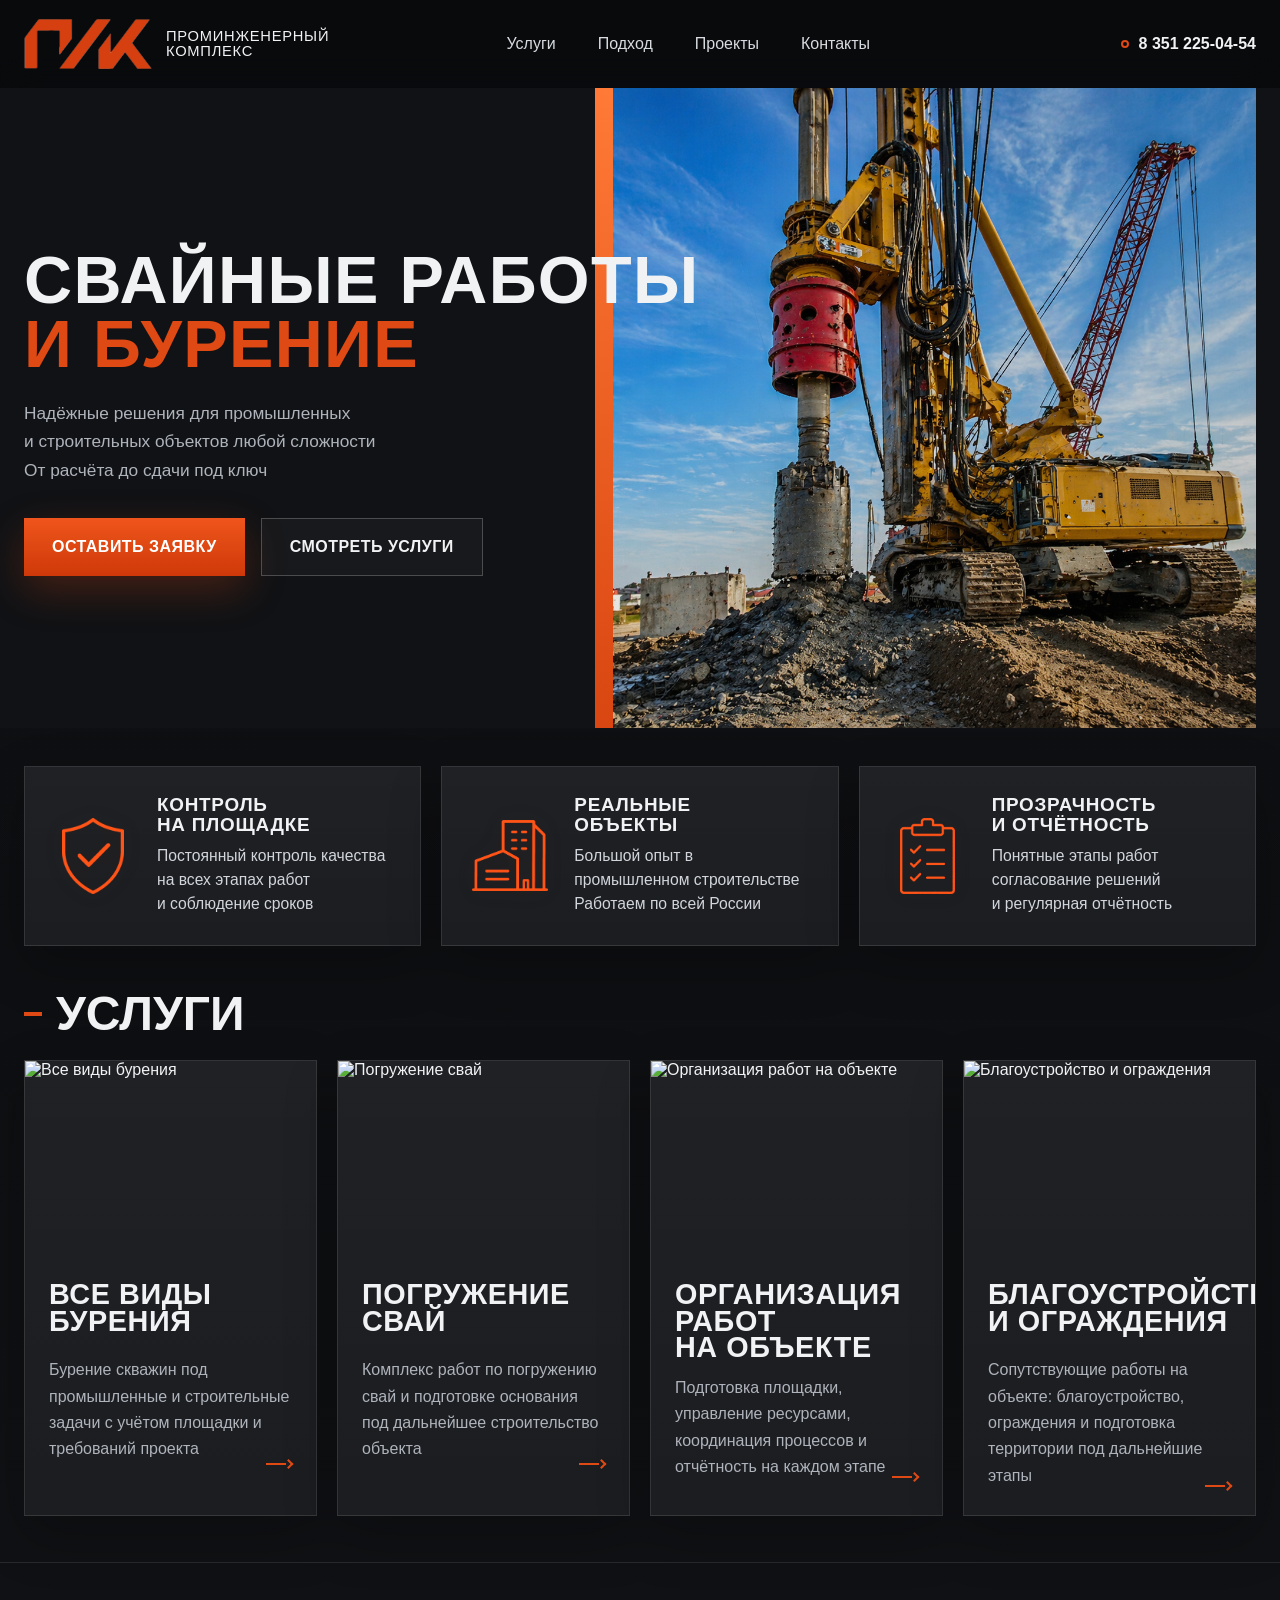
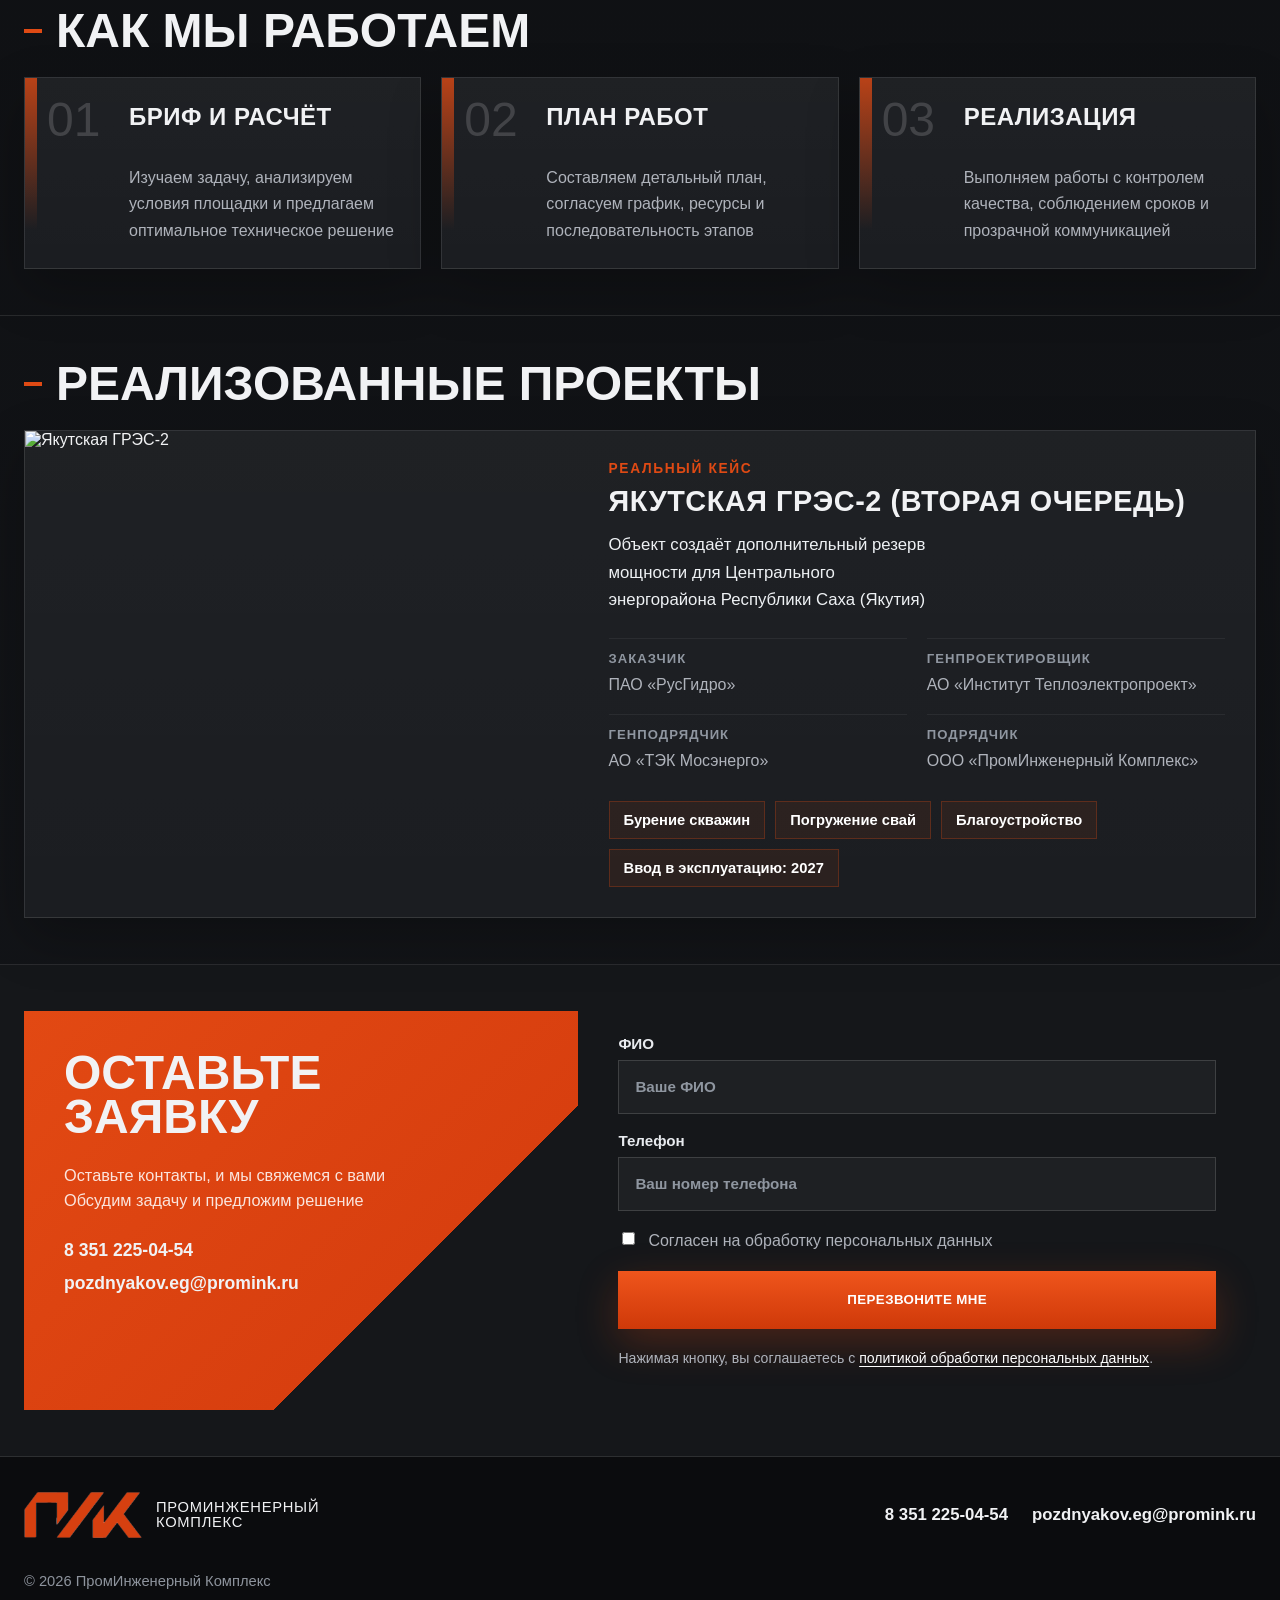
==== index.html @ ffaf3ffc "Initial version" ====
<!DOCTYPE html>
<html lang="ru">
<head>
  <meta charset="UTF-8">
  <meta name="viewport" content="width=device-width, initial-scale=1.0">
  <title>ПромИнженерный Комплекс | Свайные работы и бурение</title>
  <meta
    name="description"
    content="ПромИнженерный Комплекс: свайные работы, бурение, погружение свай и организация работ на промышленных объектах."
  >
  <link rel="stylesheet" href="assets/css/styles.css">
</head>
<body>
  <div class="site-shell">
    <header class="header">
      <div class="container header__row">
        <a class="logo" href="#top" aria-label="На главную">
          <img
            class="logo__image"
            src="assets/images/logo/logo-trimmed.png"
            alt="ПромИнженерный Комплекс"
          >
          <span class="logo__text">ПромИнженерный Комплекс</span>
        </a>

        <nav class="nav" aria-label="Основная навигация">
          <a href="#services">Услуги</a>
          <a href="#process">Подход</a>
          <a href="#projects">Проекты</a>
          <a href="#contacts">Контакты</a>
        </nav>

        <a class="header__phone" href="tel:+73512250454">8 351 225-04-54</a>
      </div>
    </header>

    <main id="top">
      <section class="hero">
        <div class="container hero__layout">
          <div class="hero__content">
            <h1 class="hero__title">
              <span class="hero__title-line">Свайные работы</span>
              <span class="hero__title-line hero__title-accent">и бурение</span>
            </h1>

            <p class="hero__lead">
              Надёжные решения для промышленных<br>
              и строительных объектов любой сложности<br>
              От расчёта до сдачи под ключ
            </p>

            <div class="hero__actions">
              <a class="button button--primary" href="#contacts">Оставить заявку</a>
              <a class="button button--secondary" href="#services">Смотреть услуги</a>
            </div>
          </div>

          <div class="hero__divider" aria-hidden="true"></div>

          <div class="hero__media">
            <img src="assets/images/source-client/20_53_22.png" alt="Свайные работы на промышленном объекте">
          </div>
        </div>
      </section>

      <section class="feature-strip">
        <div class="container feature-strip__grid">
          <article class="feature-card">
            <span class="feature-card__icon feature-card__icon--shield" aria-hidden="true"></span>
            <div>
              <h2>Контроль<br>на площадке</h2>
              <p>Постоянный контроль качества<br>на всех этапах работ<br>и соблюдение сроков</p>
            </div>
          </article>

          <article class="feature-card">
            <span class="feature-card__icon feature-card__icon--buildings" aria-hidden="true"></span>
            <div>
              <h2>Реальные<br>объекты</h2>
              <p>Большой опыт в промышленном строительстве<br>Работаем по всей России</p>
            </div>
          </article>

          <article class="feature-card">
            <span class="feature-card__icon feature-card__icon--report" aria-hidden="true"></span>
            <div>
              <h2>Прозрачность<br>и отчётность</h2>
              <p>Понятные этапы работ<br>согласование решений<br>и регулярная отчётность</p>
            </div>
          </article>
        </div>
      </section>

      <section class="section" id="services">
        <div class="container">
          <div class="section-title section-title--with-actions">
            <span aria-hidden="true"></span>
            <h2>Услуги</h2>
            <div class="section-title__actions" aria-label="Навигация по услугам">
              <button class="slider-button slider-button--prev" type="button" data-slider-target="services" aria-label="Предыдущая услуга"></button>
              <button class="slider-button slider-button--next" type="button" data-slider-target="services" aria-label="Следующая услуга"></button>
            </div>
          </div>

          <div class="service-grid" data-slider="services">
            <article class="service-card">
              <img class="service-card__image" src="assets/images/source-client/1000062238.jpg" alt="Все виды бурения">
              <div class="service-card__body">
                <h3>Все виды бурения</h3>
                <p>Бурение скважин под промышленные и строительные задачи с учётом площадки и требований проекта</p>
                <span class="card-arrow" aria-hidden="true"></span>
              </div>
            </article>

            <article class="service-card">
              <img class="service-card__image" src="assets/images/source-client/1000062242.jpg" alt="Погружение свай">
              <div class="service-card__body">
                <h3>Погружение свай</h3>
                <p>Комплекс работ по погружению свай и подготовке основания под дальнейшее строительство объекта</p>
                <span class="card-arrow" aria-hidden="true"></span>
              </div>
            </article>

            <article class="service-card">
              <img class="service-card__image" src="assets/images/source-client/1000062239.jpg" alt="Организация работ на объекте">
              <div class="service-card__body">
                <h3>Организация работ на объекте</h3>
                <p>Подготовка площадки, управление ресурсами, координация процессов и отчётность на каждом этапе</p>
                <span class="card-arrow" aria-hidden="true"></span>
              </div>
            </article>

            <article class="service-card">
              <img class="service-card__image" src="assets/images/source-client/1000062241.jpg" alt="Благоустройство и ограждения">
              <div class="service-card__body">
                <h3>Благоустройство и ограждения</h3>
                <p>Сопутствующие работы на объекте: благоустройство, ограждения и подготовка территории под дальнейшие этапы</p>
                <span class="card-arrow" aria-hidden="true"></span>
              </div>
            </article>
          </div>
        </div>
      </section>

      <section class="section section--compact" id="process">
        <div class="container">
          <div class="section-title">
            <span></span>
            <h2>Как мы работаем</h2>
          </div>

          <div class="process-grid">
            <article class="process-card">
              <div class="process-card__number">01</div>
              <div class="process-card__body">
                <h3>Бриф и расчёт</h3>
                <p>Изучаем задачу, анализируем условия площадки и предлагаем оптимальное техническое решение</p>
              </div>
            </article>

            <article class="process-card">
              <div class="process-card__number">02</div>
              <div class="process-card__body">
                <h3>План работ</h3>
                <p>Составляем детальный план, согласуем график, ресурсы и последовательность этапов</p>
              </div>
            </article>

            <article class="process-card">
              <div class="process-card__number">03</div>
              <div class="process-card__body">
                <h3>Реализация</h3>
                <p>Выполняем работы с контролем качества, соблюдением сроков и прозрачной коммуникацией</p>
              </div>
            </article>
          </div>
        </div>
      </section>

      <section class="section" id="projects">
        <div class="container">
          <div class="section-title">
            <span></span>
            <h2>Реализованные проекты</h2>
          </div>

          <article class="case-card">
            <img class="case-card__image" src="assets/images/source-client/1000062240.jpg" alt="Якутская ГРЭС-2">
            <div class="case-card__body">
              <p class="case-card__eyebrow">Реальный кейс</p>
              <h3>Якутская ГРЭС-2 (вторая очередь)</h3>
              <p class="case-card__lead">
                Объект создаёт дополнительный резерв мощности для Центрального
                энергорайона Республики Саха (Якутия)
              </p>

              <dl class="case-card__meta">
                <div>
                  <dt>Заказчик</dt>
                  <dd>ПАО «РусГидро»</dd>
                </div>
                <div>
                  <dt>Генпроектировщик</dt>
                  <dd>АО «Институт Теплоэлектропроект»</dd>
                </div>
                <div>
                  <dt>Генподрядчик</dt>
                  <dd>АО «ТЭК Мосэнерго»</dd>
                </div>
                <div>
                  <dt>Подрядчик</dt>
                  <dd>ООО «ПромИнженерный Комплекс»</dd>
                </div>
              </dl>

              <div class="case-card__works">
                <span>Бурение скважин</span>
                <span>Погружение свай</span>
                <span>Благоустройство</span>
                <span>Ввод в эксплуатацию: 2027</span>
              </div>
            </div>
          </article>
        </div>
      </section>

      <section class="contact-section" id="contacts">
        <div class="container contact-section__grid">
          <div class="contact-panel">
            <div class="section-title">
              <span></span>
              <h2>Оставьте заявку</h2>
            </div>
            <p class="contact-panel__lead">
              Оставьте контакты, и мы свяжемся с вами<br>
              Обсудим задачу и предложим решение
            </p>
            <div class="contact-panel__items">
              <a class="contact-panel__link" href="tel:+73512250454">8 351 225-04-54</a>
              <a class="contact-panel__link" href="mailto:pozdnyakov.eg@promink.ru">pozdnyakov.eg@promink.ru</a>
            </div>
          </div>

          <form
            class="callback-form"
            action="https://formsubmit.co/pozdnyakov.eg@promink.ru"
            method="POST"
          >
            <input type="hidden" name="_subject" value="Новая заявка с сайта ПромИнженерный Комплекс">
            <input type="hidden" name="_template" value="table">
            <input type="hidden" name="_captcha" value="false">
            <input type="hidden" name="_next" id="form-next" value="">
            <input type="text" name="_honey" class="callback-form__honey" tabindex="-1" autocomplete="off">

            <label class="callback-form__field">
              <span>ФИО</span>
              <input type="text" name="full_name" placeholder="Ваше ФИО" required>
            </label>

            <label class="callback-form__field">
              <span>Телефон</span>
              <input type="tel" name="phone" placeholder="Ваш номер телефона" required>
            </label>

            <label class="callback-form__checkbox">
              <input type="checkbox" name="personal_data_consent" required>
              <span>Согласен на обработку персональных данных</span>
            </label>

            <button class="button button--primary" type="submit">Перезвоните мне</button>
            <p class="callback-form__note">
              Нажимая кнопку, вы соглашаетесь с
              <a href="privacy.html">политикой обработки персональных данных</a>.
            </p>
          </form>
        </div>
      </section>
    </main>

    <footer class="footer">
      <div class="container footer__row">
        <a class="logo logo--footer" href="#top" aria-label="На главную">
          <img
            class="logo__image"
            src="assets/images/logo/logo-trimmed.png"
            alt="ПромИнженерный Комплекс"
          >
          <span class="logo__text">ПромИнженерный Комплекс</span>
        </a>

        <a class="footer__contact" href="tel:+73512250454">8 351 225-04-54</a>
        <a class="footer__contact" href="mailto:pozdnyakov.eg@promink.ru">pozdnyakov.eg@promink.ru</a>
      </div>

      <div class="container footer__bottom">
        <span>© <span id="year"></span> ПромИнженерный Комплекс</span>
      </div>
    </footer>
  </div>

  <script src="assets/js/main.js"></script>
</body>
</html>
---- assets/css/styles.css ----
:root {
  --bg: #0f1012;
  --bg-soft: #17191d;
  --panel: #1b1d21;
  --line: rgba(255, 255, 255, 0.1);
  --line-soft: rgba(255, 255, 255, 0.06);
  --text: #f1f2f4;
  --muted: #afb3bb;
  --accent: #df4a14;
  --accent-deep: #b73407;
  --container: 1280px;
  --shadow: 0 20px 50px rgba(0, 0, 0, 0.24);
}

*,
*::before,
*::after {
  box-sizing: border-box;
}

html {
  scroll-behavior: smooth;
}

body {
  margin: 0;
  min-width: 320px;
  color: var(--text);
  font-family: "Trebuchet MS", "Segoe UI", sans-serif;
  background:
    linear-gradient(180deg, rgba(255, 255, 255, 0.02), transparent 30%),
    linear-gradient(180deg, #0b0c0e 0%, #14161a 100%);
}

body::before {
  content: "";
  position: fixed;
  inset: 0;
  pointer-events: none;
  opacity: 0.06;
  background-image:
    linear-gradient(rgba(255, 255, 255, 0.08) 1px, transparent 1px),
    linear-gradient(90deg, rgba(255, 255, 255, 0.08) 1px, transparent 1px);
  background-size: 140px 140px;
}

a {
  color: inherit;
  text-decoration: none;
}

img {
  display: block;
  max-width: 100%;
}

.site-shell {
  position: relative;
  overflow: hidden;
}

.container {
  width: min(calc(100% - 48px), var(--container));
  margin: 0 auto;
  position: relative;
  z-index: 1;
}

.header {
  position: sticky;
  top: 0;
  z-index: 30;
  background: rgba(9, 10, 12, 0.88);
  backdrop-filter: blur(18px);
  border-bottom: none;
}

.header::after {
  content: none;
}

.header__row {
  display: flex;
  align-items: center;
  justify-content: space-between;
  gap: 24px;
  min-height: 88px;
}

.logo {
  display: inline-flex;
  align-items: center;
  gap: 14px;
  min-width: 0;
}

.logo__image {
  width: clamp(106px, 10vw, 128px);
  height: auto;
  flex: 0 0 auto;
}

.logo__text {
  max-width: 11ch;
  color: var(--text);
  font-family: "Arial Narrow", "Franklin Gothic Medium", sans-serif;
  font-size: 0.92rem;
  line-height: 1.05;
  letter-spacing: 0.05em;
  text-transform: uppercase;
}

.nav {
  display: flex;
  align-items: center;
  gap: 42px;
  color: #d8dbe0;
}

.nav a,
.header__phone,
.footer__contact {
  transition: color 180ms ease;
}

.nav a:hover,
.header__phone:hover,
.footer__contact:hover {
  color: var(--accent);
}

.header__phone {
  position: relative;
  padding-left: 18px;
  font-weight: 700;
}

.header__phone::before {
  content: "";
  position: absolute;
  left: 0;
  top: 50%;
  width: 8px;
  height: 8px;
  border: 2px solid var(--accent);
  border-radius: 50%;
  transform: translateY(-50%);
}

.hero {
  padding: 0;
  border-bottom: none;
  background: #101215;
}

.hero__layout {
  display: grid;
  grid-template-columns: minmax(400px, 0.94fr) 18px minmax(0, 1.06fr);
  align-items: stretch;
  min-height: 640px;
}

.hero__content {
  position: relative;
  display: flex;
  flex-direction: column;
  justify-content: center;
  padding: 96px 64px 86px 0;
  z-index: 2;
}

.hero__content::before {
  content: "";
  position: absolute;
  inset: 0;
  background: #101215;
  z-index: -1;
}

.hero__divider {
  min-height: 640px;
  background: linear-gradient(180deg, #ff7a36 0%, #d94611 100%);
}

.hero__media {
  position: relative;
  min-height: 640px;
}

.hero__media::before {
  content: "";
  position: absolute;
  inset: 0;
  background:
    linear-gradient(90deg, rgba(10, 11, 13, 0.04), rgba(10, 11, 13, 0.14)),
    linear-gradient(180deg, rgba(10, 11, 13, 0.02), rgba(10, 11, 13, 0.06));
  z-index: 1;
}

.hero__media img {
  width: 100%;
  height: 100%;
  object-fit: cover;
  object-position: 68% 50%;
}

.eyebrow {
  margin: 0 0 20px;
  color: var(--accent);
  font-size: 0.9rem;
  font-weight: 700;
  letter-spacing: 0.14em;
  text-transform: uppercase;
}

h1,
h2,
h3 {
  margin: 0;
  font-family: Impact, Haettenschweiler, "Arial Narrow Bold", sans-serif;
  font-weight: 700;
  line-height: 0.92;
  text-transform: uppercase;
  text-wrap: balance;
}

h1 {
  max-width: 10.4ch;
  font-size: clamp(2.8rem, 5.2vw, 4.6rem);
  letter-spacing: 0.02em;
}

h2 {
  font-size: clamp(1.9rem, 4vw, 3rem);
}

h3 {
  font-size: 1.8rem;
  letter-spacing: 0.02em;
}

.hero__title {
  display: grid;
  gap: 0.04em;
}

.hero__title span {
  display: block;
}

.hero__title-line {
  white-space: nowrap;
}

.hero__title-accent {
  color: var(--accent);
}

.hero__lead,
.feature-card p,
.service-card p,
.process-card p,
.contact-panel__lead,
.callback-form__note,
.case-card__lead,
.case-card__meta dd {
  color: var(--muted);
  line-height: 1.65;
}

.hero__lead {
  max-width: 46ch;
  margin: 24px 0 0;
  font-size: 1.08rem;
}

.hero__actions {
  display: flex;
  flex-wrap: wrap;
  gap: 16px;
  margin-top: 34px;
}

.button {
  display: inline-flex;
  align-items: center;
  justify-content: center;
  min-height: 58px;
  padding: 0 28px;
  border: none;
  font-weight: 800;
  text-transform: uppercase;
  letter-spacing: 0.03em;
  transition:
    transform 180ms ease,
    color 180ms ease,
    background 180ms ease,
    border-color 180ms ease;
}

.button:hover {
  transform: translateY(-2px);
}

.button--primary {
  color: #fff;
  background: linear-gradient(180deg, #ef551c 0%, #cf3909 100%);
  box-shadow: 0 14px 40px rgba(223, 74, 20, 0.26);
}

.button--secondary {
  color: var(--text);
  border: 1px solid rgba(255, 255, 255, 0.22);
  background: rgba(255, 255, 255, 0.03);
}

.feature-strip {
  margin-top: 38px;
  border-bottom: none;
  background: transparent;
}

.feature-strip__grid {
  display: grid;
  grid-template-columns: repeat(3, minmax(0, 1fr));
  gap: 20px;
}

.feature-card {
  display: grid;
  grid-template-columns: 84px 1fr;
  gap: 20px;
  align-items: center;
  min-height: 136px;
  padding: 28px 28px;
  background:
    linear-gradient(180deg, rgba(255, 255, 255, 0.015), rgba(255, 255, 255, 0)),
    var(--panel);
  border: 1px solid var(--line);
  box-shadow: var(--shadow);
}

.feature-card h2 {
  font-family: "Arial Narrow", "Franklin Gothic Medium", "Segoe UI", sans-serif;
  font-size: 1.18rem;
  font-weight: 700;
  line-height: 1.04;
  letter-spacing: 0.04em;
  min-height: 2.15em;
}

.feature-card p {
  margin: 8px 0 0;
  max-width: 32ch;
  color: #d2d6dc;
  font-size: 0.98rem;
  line-height: 1.55;
}

.feature-card__icon {
  display: block;
  width: 76px;
  height: 76px;
  margin: 0 auto;
  position: relative;
  left: -2px;
  background-repeat: no-repeat;
  background-position: center center;
  background-size: contain;
  filter: drop-shadow(0 0 10px rgba(223, 74, 20, 0.08));
  justify-self: center;
}

.feature-card > div {
  display: grid;
  align-content: center;
}

.feature-card__icon--shield {
  background-image: url("../images/icons/feature-shield.png");
}

.feature-card__icon--buildings {
  background-image: url("../images/icons/feature-buildings.png");
}

.feature-card__icon--report {
  background-image: url("../images/icons/feature-report.png");
}

.section {
  padding: 46px 0 46px;
  border-bottom: 1px solid var(--line);
}

.section--compact {
  padding-top: 46px;
}

.section-title,
.section-title__label {
  display: flex;
  align-items: center;
  gap: 14px;
}

.section-title {
  margin-bottom: 24px;
}

.section-title--with-actions {
  justify-content: flex-start;
}

.section-title--plain {
  gap: 0;
}

.section-title__actions {
  display: none;
  align-items: center;
  gap: 10px;
  margin-left: auto;
}

.section-title span,
.section-title__label span {
  width: 18px;
  height: 4px;
  background: var(--accent);
}

.service-grid,
.process-grid {
  display: grid;
  gap: 20px;
}

.service-grid {
  grid-template-columns: repeat(4, minmax(0, 1fr));
}

.slider-button {
  position: relative;
  width: 42px;
  height: 42px;
  border: 1px solid rgba(255, 255, 255, 0.16);
  background: rgba(255, 255, 255, 0.04);
  cursor: pointer;
  transition:
    border-color 180ms ease,
    background 180ms ease,
    transform 180ms ease;
}

.slider-button:hover {
  border-color: rgba(223, 74, 20, 0.5);
  background: rgba(223, 74, 20, 0.12);
  transform: translateY(-1px);
}

.slider-button::before {
  content: "";
  position: absolute;
  top: 50%;
  left: 50%;
  width: 10px;
  height: 10px;
  border-top: 2px solid var(--accent);
  border-right: 2px solid var(--accent);
}

.slider-button--next::before {
  transform: translate(-62%, -50%) rotate(45deg);
}

.slider-button--prev::before {
  transform: translate(-38%, -50%) rotate(-135deg);
}

.service-card,
.process-card,
.case-card {
  background:
    linear-gradient(180deg, rgba(255, 255, 255, 0.015), rgba(255, 255, 255, 0)),
    var(--panel);
  border: 1px solid var(--line);
  box-shadow: var(--shadow);
}

.service-card {
  overflow: hidden;
}

.service-card__image {
  width: 100%;
  aspect-ratio: 1.48 / 1;
  object-fit: cover;
}

.service-card__body {
  position: relative;
  display: flex;
  flex-direction: column;
  min-height: 236px;
  padding: 24px 24px 26px;
}

.service-card__body h3 {
  min-height: 2.15em;
}

.service-card p {
  margin: 14px 0 0;
}

.card-arrow {
  position: absolute;
  right: 24px;
  bottom: 24px;
  width: 26px;
  height: 10px;
}

.card-arrow::before,
.card-arrow::after {
  content: "";
  position: absolute;
  top: 50%;
  transform: translateY(-50%);
}

.card-arrow::before {
  left: 0;
  width: 20px;
  height: 2px;
  background: var(--accent);
}

.card-arrow::after {
  right: 0;
  width: 7px;
  height: 7px;
  border-top: 2px solid var(--accent);
  border-right: 2px solid var(--accent);
  transform: translateY(-50%) rotate(45deg);
}

.process-grid {
  grid-template-columns: repeat(3, minmax(0, 1fr));
}

.process-card {
  position: relative;
  overflow: hidden;
  min-height: 164px;
}

.process-card::before {
  content: "";
  position: absolute;
  inset: 0 auto 0 0;
  width: 12px;
  background: linear-gradient(180deg, var(--accent), transparent 80%);
  opacity: 0.8;
}

.process-card__number {
  position: absolute;
  left: 22px;
  top: 18px;
  color: rgba(255, 255, 255, 0.16);
  font-family: Impact, Haettenschweiler, "Arial Narrow Bold", sans-serif;
  font-size: 3rem;
  line-height: 1;
}

.process-card__body {
  padding: 28px 24px 24px 104px;
}

.process-card__body h3 {
  font-size: 1.5rem;
  min-height: 1.95em;
}

.process-card__body p {
  margin: 12px 0 0;
}

.case-card {
  display: grid;
  grid-template-columns: minmax(320px, 0.9fr) minmax(0, 1.1fr);
  overflow: hidden;
}

.case-card__image {
  width: 100%;
  height: 100%;
  min-height: 360px;
  object-fit: cover;
  object-position: center;
}

.case-card__body {
  padding: 30px;
}

.case-card__eyebrow {
  margin: 0 0 12px;
  color: var(--accent);
  font-size: 0.86rem;
  font-weight: 800;
  letter-spacing: 0.12em;
  text-transform: uppercase;
}

.case-card__lead {
  max-width: 36ch;
  margin: 16px 0 0;
  color: #eef1f4;
  font-size: 1.05rem;
}

.case-card__meta {
  display: grid;
  grid-template-columns: repeat(2, minmax(0, 1fr));
  gap: 16px 20px;
  margin: 24px 0 0;
}

.case-card__meta div {
  padding-top: 12px;
  border-top: 1px solid var(--line-soft);
}

.case-card__meta dt {
  margin: 0 0 6px;
  color: #8f96a0;
  font-size: 0.82rem;
  font-weight: 700;
  letter-spacing: 0.08em;
  text-transform: uppercase;
}

.case-card__meta dd {
  margin: 0;
}

.case-card__works {
  display: flex;
  flex-wrap: wrap;
  gap: 10px;
  margin-top: 26px;
}

.case-card__works span {
  padding: 10px 14px;
  border: 1px solid rgba(223, 74, 20, 0.28);
  background: rgba(223, 74, 20, 0.08);
  color: #fff;
  font-size: 0.92rem;
  font-weight: 700;
}

.contact-section {
  margin-top: 0;
  padding: 46px 0;
  border-top: none;
  border-bottom: 1px solid var(--line);
  background: #15171a;
}

.contact-section__grid {
  display: grid;
  grid-template-columns: minmax(0, 0.9fr) minmax(0, 1.1fr);
  gap: 0;
  align-items: stretch;
}

.contact-panel,
.callback-form {
  padding: 40px;
}

.contact-panel {
  background:
    linear-gradient(135deg, #e24913 0%, #d83f0f 68%, #15171a 68%, #15171a 100%);
}

.contact-panel .section-title {
  padding-left: 0;
  gap: 0;
}

.contact-panel .section-title span {
  display: none;
}

.contact-panel h2 {
  max-width: 7ch;
}

.contact-panel__lead {
  max-width: 40ch;
  margin: 18px 0 0;
  color: rgba(255, 255, 255, 0.86);
  font-size: 1.02rem;
  line-height: 1.5;
}

.contact-panel__items {
  display: grid;
  gap: 12px;
  margin-top: 28px;
}

.contact-panel__link {
  font-size: 1.1rem;
  font-weight: 700;
}

.callback-form {
  display: grid;
  gap: 18px;
  background: #15171a;
  padding-top: 24px;
}

.callback-form__field {
  display: grid;
  gap: 8px;
  color: #e8ebef;
  font-size: 0.95rem;
  font-weight: 700;
}

.callback-form__field input {
  width: 100%;
  min-height: 54px;
  padding: 0 16px;
  border: 1px solid rgba(255, 255, 255, 0.14);
  background: rgba(255, 255, 255, 0.04);
  color: #fff;
  font: inherit;
}

.callback-form__field input::placeholder {
  color: #8f96a0;
}

.callback-form__checkbox {
  display: flex;
  align-items: flex-start;
  gap: 10px;
  color: var(--muted);
  line-height: 1.5;
}

.callback-form__checkbox input {
  margin-top: 3px;
}

.callback-form__note {
  margin: 0;
  font-size: 0.88rem;
}

.callback-form__note a {
  color: #fff;
  text-decoration: underline;
  text-underline-offset: 3px;
}

.callback-form__honey {
  display: none;
}

.footer {
  background: #0b0c0e;
}

.footer__row {
  display: grid;
  grid-template-columns: minmax(0, 1fr) auto auto;
  gap: 24px;
  align-items: center;
  min-height: 116px;
}

.logo--footer .logo__image {
  width: 118px;
}

.footer__contact {
  font-size: 1.05rem;
  font-weight: 700;
}

.footer__bottom {
  padding: 0 0 24px;
  color: #8e949d;
  font-size: 0.92rem;
}

@media (max-width: 1180px) {
  .hero__layout,
  .process-grid,
  .contact-section__grid,
  .footer__row {
    grid-template-columns: 1fr;
  }

  .hero__content {
    padding-right: 0;
  }

  .hero__content::before {
    clip-path: none;
  }

  .hero__divider {
    display: none;
  }

  .hero__media {
    min-height: 420px;
  }

  .case-card {
    grid-template-columns: 1fr;
  }

  .footer__row {
    min-height: auto;
    padding: 28px 0 12px;
  }
}

@media (max-width: 820px) {
  .header__row {
    flex-wrap: wrap;
    align-items: center;
    min-height: auto;
    padding: 14px 0 12px;
  }

  .nav {
    order: 3;
    width: 100%;
    justify-content: flex-start;
    gap: 18px;
    overflow-x: auto;
    padding: 6px 0 2px;
    font-size: 0.96rem;
  }

  .feature-strip__grid,
  .case-card__meta {
    grid-template-columns: 1fr;
  }

  .feature-strip {
    margin-top: 26px;
  }

  .feature-card {
    grid-template-columns: 78px 1fr;
    gap: 16px;
    min-height: 0;
    padding: 22px 20px;
  }

  .feature-card h2 {
    min-height: 0;
  }

  .service-grid {
    display: flex;
    overflow-x: auto;
    gap: 14px;
    margin: 0 -14px;
    padding: 6px 14px 8px;
    scroll-snap-type: x mandatory;
    -webkit-overflow-scrolling: touch;
  }

  .service-grid::-webkit-scrollbar {
    height: 8px;
  }

  .service-grid::-webkit-scrollbar-thumb {
    background: rgba(255, 255, 255, 0.18);
  }

  .service-card {
    min-width: min(84vw, 320px);
    scroll-snap-align: start;
  }

  .process-grid {
    gap: 14px;
  }

  .process-card {
    min-height: 0;
  }

  .case-card__body {
    padding: 24px 20px 26px;
  }

  .section-title__actions {
    display: inline-flex;
  }

  .contact-panel,
  .callback-form {
    padding: 26px 20px;
  }

  .footer__row {
    grid-template-columns: 1fr;
    gap: 10px;
    align-items: start;
  }
}

@media (max-width: 640px) {
  .container {
    width: min(calc(100% - 28px), var(--container));
  }

  .logo__image,
  .logo--footer .logo__image {
    width: 104px;
  }

  .logo__text {
    max-width: 10ch;
    font-size: 0.82rem;
  }

  .header__phone {
    margin-left: auto;
    font-size: 0.96rem;
  }

  h1 {
    max-width: none;
    font-size: clamp(2.4rem, 10vw, 3.5rem);
  }

  h2 {
    font-size: clamp(1.6rem, 8vw, 2.3rem);
  }

  h3 {
    font-size: 1.45rem;
  }

  .section {
    padding: 36px 0;
  }

  .section--compact {
    padding-top: 36px;
  }

  .section-title {
    margin-bottom: 18px;
  }

  .hero__content {
    padding: 26px 0 24px;
  }

  .hero__lead {
    max-width: none;
    margin-top: 18px;
    font-size: 0.98rem;
    line-height: 1.6;
  }

  .hero__title-line {
    white-space: normal;
  }

  .hero__media {
    order: -1;
    min-height: 228px;
    margin-bottom: 14px;
  }

  .hero__media img {
    object-position: 60% 42%;
  }

  .hero__actions {
    display: grid;
    grid-template-columns: 1fr;
    gap: 12px;
    margin-top: 24px;
  }

  .button {
    width: 100%;
    min-height: 54px;
  }

  .button--primary {
    box-shadow: none;
  }

  .feature-card {
    grid-template-columns: 72px 1fr;
    gap: 14px;
    padding: 20px 18px;
  }

  .feature-card__icon {
    width: 64px;
    height: 64px;
  }

  .feature-card h2 {
    font-size: 1rem;
    line-height: 1.02;
    min-height: 0;
  }

  .feature-card p {
    margin-top: 6px;
    font-size: 0.95rem;
    line-height: 1.55;
  }

  .service-grid {
    margin: 0 -10px;
    padding: 4px 10px 8px;
    gap: 12px;
    scroll-padding-inline: 10px;
  }

  .service-card {
    min-width: min(86vw, 310px);
  }

  .service-card__body,
  .process-card__body {
    min-height: auto;
  }

  .service-card__body {
    padding: 18px 18px 22px;
  }

  .service-card__body h3 {
    min-height: 0;
    font-size: 1.34rem;
  }

  .service-card p {
    margin-top: 12px;
    font-size: 0.95rem;
    line-height: 1.56;
  }

  .process-card__body {
    padding: 22px 16px 20px 82px;
  }

  .process-card__number {
    left: 16px;
    top: 16px;
    font-size: 2.6rem;
  }

  .process-card__body h3 {
    min-height: 0;
    font-size: 1.28rem;
  }

  .process-card__body p {
    margin-top: 10px;
    font-size: 0.95rem;
    line-height: 1.55;
  }

  .case-card__body {
    padding: 20px 16px 24px;
  }

  .case-card__lead {
    font-size: 0.98rem;
    line-height: 1.6;
  }

  .case-card__works span {
    padding: 9px 12px;
    font-size: 0.88rem;
  }

  .contact-panel,
  .callback-form {
    padding: 22px 16px;
  }

  .contact-panel__lead {
    max-width: none;
    font-size: 0.98rem;
    line-height: 1.55;
  }

  .contact-panel__items {
    gap: 10px;
    margin-top: 22px;
  }

  .contact-panel__link {
    font-size: 1rem;
  }

  .callback-form {
    gap: 14px;
    padding-top: 18px;
  }

  .callback-form__field input {
    min-height: 52px;
  }

  .callback-form__note {
    font-size: 0.84rem;
    line-height: 1.5;
  }

  .footer__row {
    padding: 22px 0 10px;
  }

  .footer__contact {
    font-size: 0.98rem;
  }
}
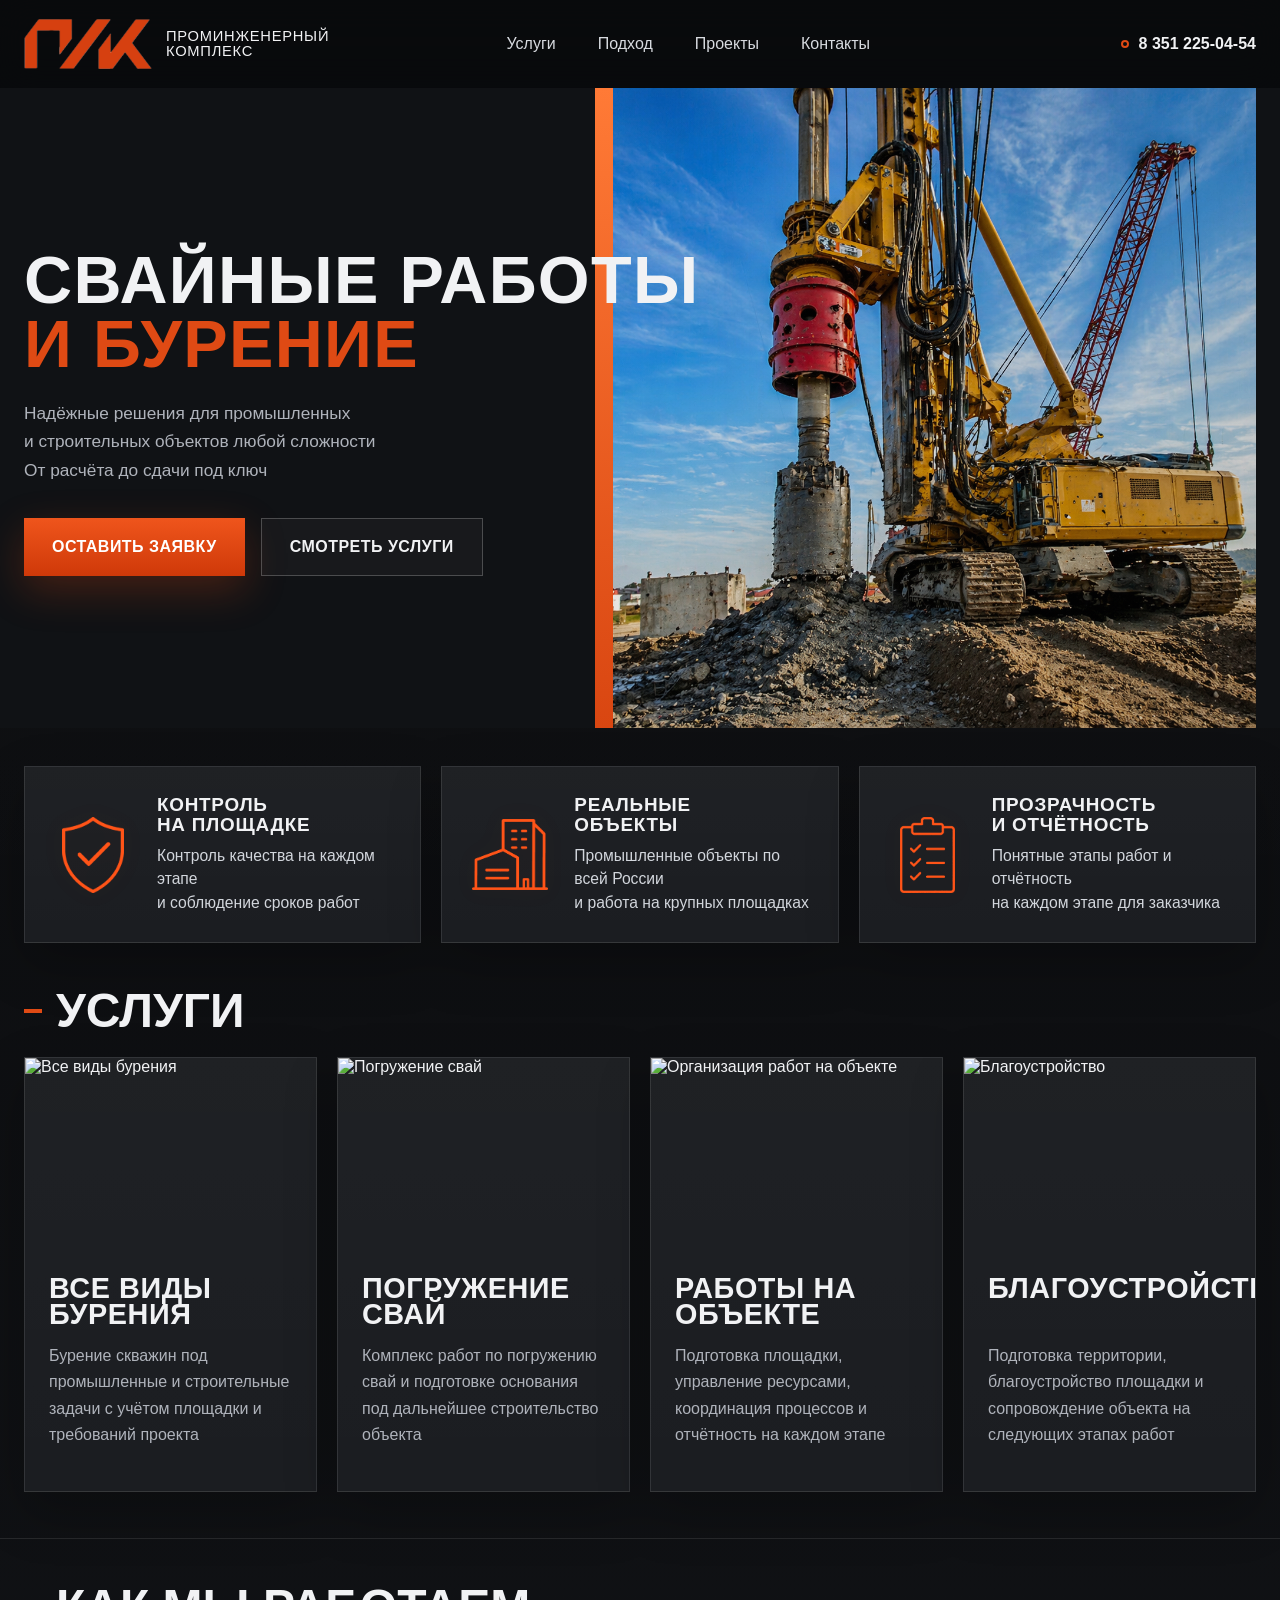
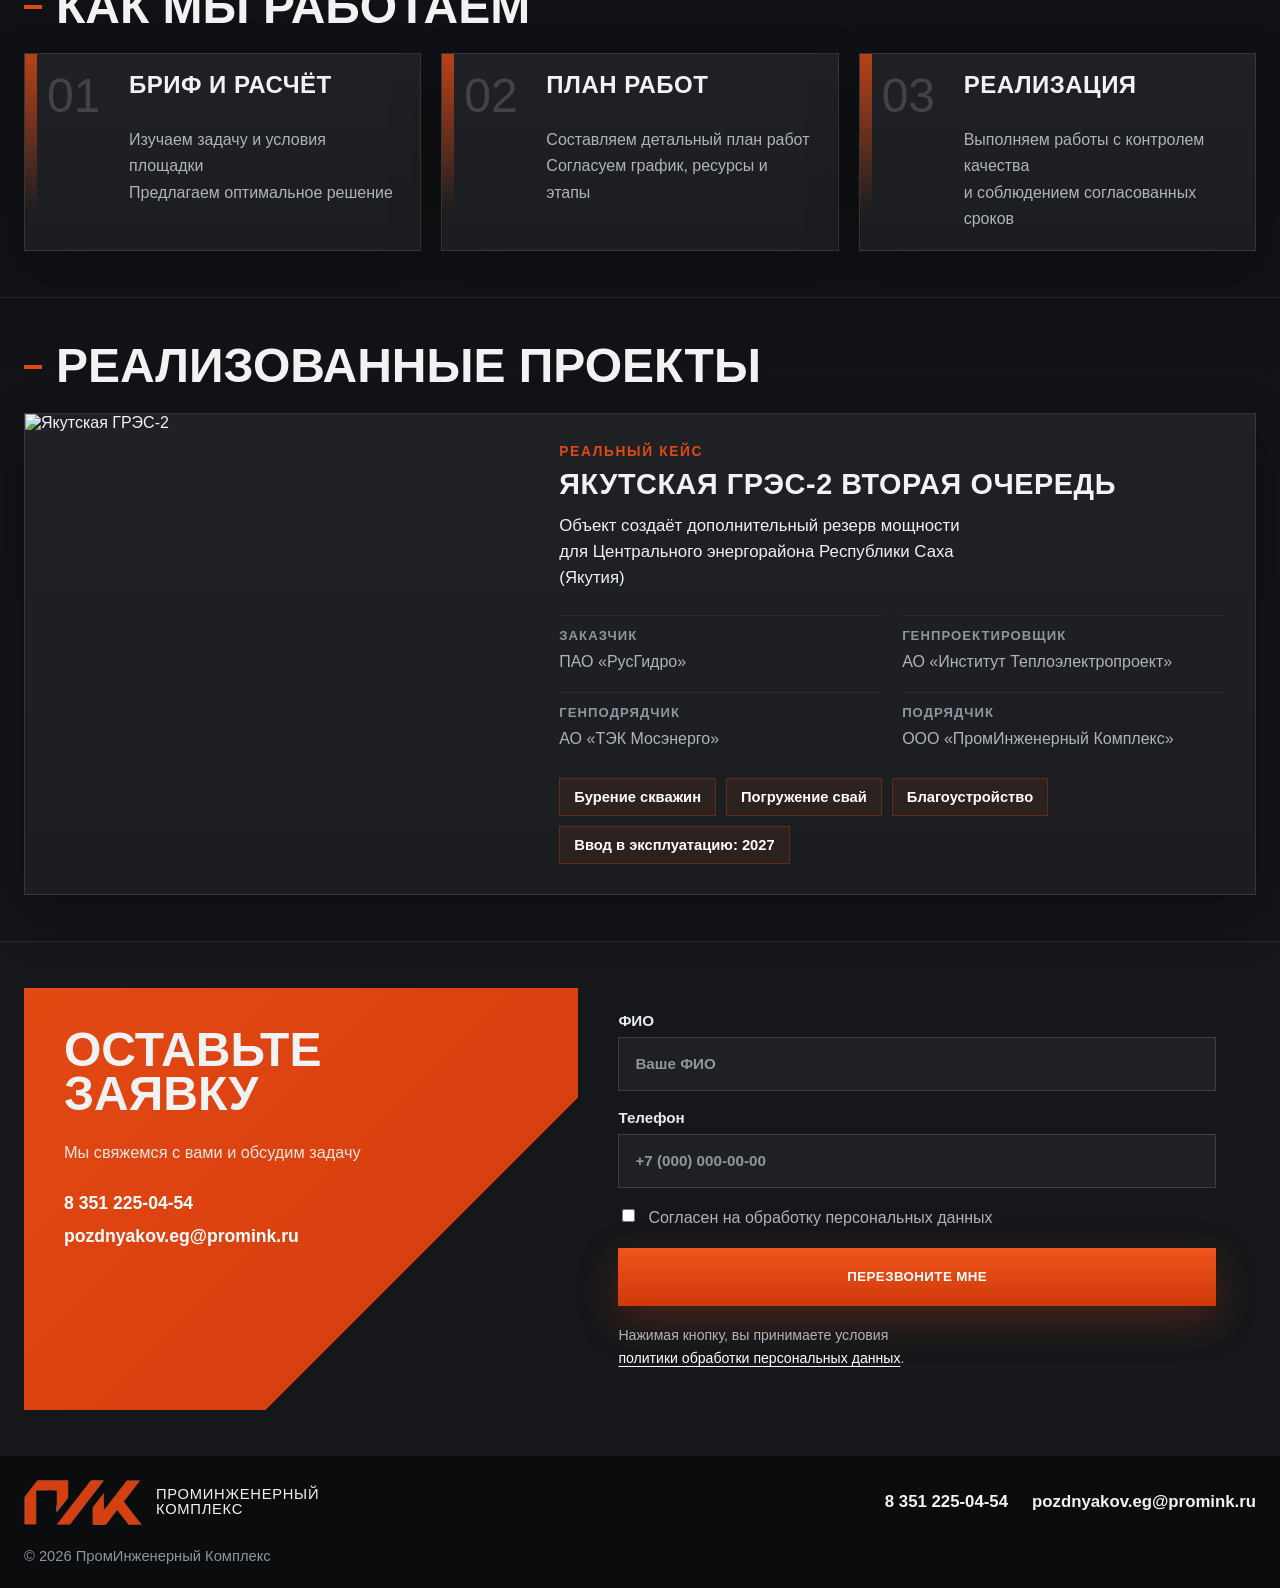
==== commit 2d936165: "Finalize landing page layout and mobile polish" ====
--- a/index.html
+++ b/index.html
@@ -69,7 +69,7 @@
             <span class="feature-card__icon feature-card__icon--shield" aria-hidden="true"></span>
             <div>
               <h2>Контроль<br>на площадке</h2>
-              <p>Постоянный контроль качества<br>на всех этапах работ<br>и соблюдение сроков</p>
+              <p>Контроль качества на каждом этапе<br>и соблюдение сроков работ</p>
             </div>
           </article>
 
@@ -77,17 +77,17 @@
             <span class="feature-card__icon feature-card__icon--buildings" aria-hidden="true"></span>
             <div>
               <h2>Реальные<br>объекты</h2>
-              <p>Большой опыт в промышленном строительстве<br>Работаем по всей России</p>
+              <p>Промышленные объекты по всей России<br>и работа на крупных площадках</p>
             </div>
           </article>
 
-          <article class="feature-card">
-            <span class="feature-card__icon feature-card__icon--report" aria-hidden="true"></span>
-            <div>
-              <h2>Прозрачность<br>и отчётность</h2>
-              <p>Понятные этапы работ<br>согласование решений<br>и регулярная отчётность</p>
-            </div>
-          </article>
+            <article class="feature-card">
+              <span class="feature-card__icon feature-card__icon--report" aria-hidden="true"></span>
+              <div>
+                <h2>Прозрачность<br>и отчётность</h2>
+                <p>Понятные этапы работ и отчётность<br>на каждом этапе для заказчика</p>
+              </div>
+            </article>
         </div>
       </section>
 
@@ -96,10 +96,6 @@
           <div class="section-title section-title--with-actions">
             <span aria-hidden="true"></span>
             <h2>Услуги</h2>
-            <div class="section-title__actions" aria-label="Навигация по услугам">
-              <button class="slider-button slider-button--prev" type="button" data-slider-target="services" aria-label="Предыдущая услуга"></button>
-              <button class="slider-button slider-button--next" type="button" data-slider-target="services" aria-label="Следующая услуга"></button>
-            </div>
           </div>
 
           <div class="service-grid" data-slider="services">
@@ -108,7 +104,6 @@
               <div class="service-card__body">
                 <h3>Все виды бурения</h3>
                 <p>Бурение скважин под промышленные и строительные задачи с учётом площадки и требований проекта</p>
-                <span class="card-arrow" aria-hidden="true"></span>
               </div>
             </article>
 
@@ -117,25 +112,22 @@
               <div class="service-card__body">
                 <h3>Погружение свай</h3>
                 <p>Комплекс работ по погружению свай и подготовке основания под дальнейшее строительство объекта</p>
-                <span class="card-arrow" aria-hidden="true"></span>
               </div>
             </article>
 
             <article class="service-card">
               <img class="service-card__image" src="assets/images/source-client/1000062239.jpg" alt="Организация работ на объекте">
               <div class="service-card__body">
-                <h3>Организация работ на объекте</h3>
+                <h3>Работы на объекте</h3>
                 <p>Подготовка площадки, управление ресурсами, координация процессов и отчётность на каждом этапе</p>
-                <span class="card-arrow" aria-hidden="true"></span>
-              </div>
-            </article>
-
-            <article class="service-card">
-              <img class="service-card__image" src="assets/images/source-client/1000062241.jpg" alt="Благоустройство и ограждения">
-              <div class="service-card__body">
-                <h3>Благоустройство и ограждения</h3>
-                <p>Сопутствующие работы на объекте: благоустройство, ограждения и подготовка территории под дальнейшие этапы</p>
-                <span class="card-arrow" aria-hidden="true"></span>
+              </div>
+            </article>
+
+            <article class="service-card">
+              <img class="service-card__image" src="assets/images/source-client/1000062241.jpg" alt="Благоустройство">
+              <div class="service-card__body">
+                <h3>Благоустройство</h3>
+                <p>Подготовка территории, благоустройство площадки и сопровождение объекта на следующих этапах работ</p>
               </div>
             </article>
           </div>
@@ -154,7 +146,7 @@
               <div class="process-card__number">01</div>
               <div class="process-card__body">
                 <h3>Бриф и расчёт</h3>
-                <p>Изучаем задачу, анализируем условия площадки и предлагаем оптимальное техническое решение</p>
+                <p>Изучаем задачу и условия площадки<br>Предлагаем оптимальное решение</p>
               </div>
             </article>
 
@@ -162,7 +154,7 @@
               <div class="process-card__number">02</div>
               <div class="process-card__body">
                 <h3>План работ</h3>
-                <p>Составляем детальный план, согласуем график, ресурсы и последовательность этапов</p>
+                <p>Составляем детальный план работ<br>Согласуем график, ресурсы и этапы</p>
               </div>
             </article>
 
@@ -170,7 +162,7 @@
               <div class="process-card__number">03</div>
               <div class="process-card__body">
                 <h3>Реализация</h3>
-                <p>Выполняем работы с контролем качества, соблюдением сроков и прозрачной коммуникацией</p>
+                <p>Выполняем работы с контролем качества<br>и соблюдением согласованных сроков</p>
               </div>
             </article>
           </div>
@@ -188,10 +180,10 @@
             <img class="case-card__image" src="assets/images/source-client/1000062240.jpg" alt="Якутская ГРЭС-2">
             <div class="case-card__body">
               <p class="case-card__eyebrow">Реальный кейс</p>
-              <h3>Якутская ГРЭС-2 (вторая очередь)</h3>
+              <h3>Якутская ГРЭС-2 вторая очередь</h3>
               <p class="case-card__lead">
-                Объект создаёт дополнительный резерв мощности для Центрального
-                энергорайона Республики Саха (Якутия)
+                Объект создаёт дополнительный резерв мощности<br>
+                для Центрального энергорайона Республики Саха (Якутия)
               </p>
 
               <dl class="case-card__meta">
@@ -232,12 +224,11 @@
               <h2>Оставьте заявку</h2>
             </div>
             <p class="contact-panel__lead">
-              Оставьте контакты, и мы свяжемся с вами<br>
-              Обсудим задачу и предложим решение
+              Мы свяжемся с вами и обсудим задачу
             </p>
             <div class="contact-panel__items">
-              <a class="contact-panel__link" href="tel:+73512250454">8 351 225-04-54</a>
-              <a class="contact-panel__link" href="mailto:pozdnyakov.eg@promink.ru">pozdnyakov.eg@promink.ru</a>
+              <a class="contact-panel__link contact-panel__link--phone" href="tel:+73512250454">8 351 225-04-54</a>
+              <a class="contact-panel__link contact-panel__link--mail" href="mailto:pozdnyakov.eg@promink.ru">pozdnyakov.eg@promink.ru</a>
             </div>
           </div>
 
@@ -259,7 +250,7 @@
 
             <label class="callback-form__field">
               <span>Телефон</span>
-              <input type="tel" name="phone" placeholder="Ваш номер телефона" required>
+              <input type="tel" name="phone" placeholder="+7 (000) 000-00-00" inputmode="tel" autocomplete="tel" pattern="(\+7|8)\s?\(?\d{3}\)?[\s-]?\d{3}[\s-]?\d{2}[\s-]?\d{2}" title="Введите номер в формате +7 (000) 000-00-00 или 8 (000) 000-00-00" required>
             </label>
 
             <label class="callback-form__checkbox">
@@ -269,8 +260,7 @@
 
             <button class="button button--primary" type="submit">Перезвоните мне</button>
             <p class="callback-form__note">
-              Нажимая кнопку, вы соглашаетесь с
-              <a href="privacy.html">политикой обработки персональных данных</a>.
+              Нажимая кнопку, вы принимаете условия<br><a href="privacy.html">политики обработки персональных данных</a>.
             </p>
           </form>
         </div>
--- a/assets/css/styles.css
+++ b/assets/css/styles.css
@@ -133,6 +133,7 @@
   position: relative;
   padding-left: 18px;
   font-weight: 700;
+  white-space: nowrap;
 }
 
 .header__phone::before {
@@ -351,10 +352,10 @@
 
 .feature-card p {
   margin: 8px 0 0;
-  max-width: 32ch;
+  max-width: 46ch;
   color: #d2d6dc;
   font-size: 0.98rem;
-  line-height: 1.55;
+  line-height: 1.5;
 }
 
 .feature-card__icon {
@@ -440,44 +441,6 @@
   grid-template-columns: repeat(4, minmax(0, 1fr));
 }
 
-.slider-button {
-  position: relative;
-  width: 42px;
-  height: 42px;
-  border: 1px solid rgba(255, 255, 255, 0.16);
-  background: rgba(255, 255, 255, 0.04);
-  cursor: pointer;
-  transition:
-    border-color 180ms ease,
-    background 180ms ease,
-    transform 180ms ease;
-}
-
-.slider-button:hover {
-  border-color: rgba(223, 74, 20, 0.5);
-  background: rgba(223, 74, 20, 0.12);
-  transform: translateY(-1px);
-}
-
-.slider-button::before {
-  content: "";
-  position: absolute;
-  top: 50%;
-  left: 50%;
-  width: 10px;
-  height: 10px;
-  border-top: 2px solid var(--accent);
-  border-right: 2px solid var(--accent);
-}
-
-.slider-button--next::before {
-  transform: translate(-62%, -50%) rotate(45deg);
-}
-
-.slider-button--prev::before {
-  transform: translate(-38%, -50%) rotate(-135deg);
-}
-
 .service-card,
 .process-card,
 .case-card {
@@ -503,7 +466,7 @@
   display: flex;
   flex-direction: column;
   min-height: 236px;
-  padding: 24px 24px 26px;
+  padding: 20px 24px 22px;
 }
 
 .service-card__body h3 {
@@ -511,39 +474,7 @@
 }
 
 .service-card p {
-  margin: 14px 0 0;
-}
-
-.card-arrow {
-  position: absolute;
-  right: 24px;
-  bottom: 24px;
-  width: 26px;
-  height: 10px;
-}
-
-.card-arrow::before,
-.card-arrow::after {
-  content: "";
-  position: absolute;
-  top: 50%;
-  transform: translateY(-50%);
-}
-
-.card-arrow::before {
-  left: 0;
-  width: 20px;
-  height: 2px;
-  background: var(--accent);
-}
-
-.card-arrow::after {
-  right: 0;
-  width: 7px;
-  height: 7px;
-  border-top: 2px solid var(--accent);
-  border-right: 2px solid var(--accent);
-  transform: translateY(-50%) rotate(45deg);
+  margin: 6px 0 0;
 }
 
 .process-grid {
@@ -576,7 +507,7 @@
 }
 
 .process-card__body {
-  padding: 28px 24px 24px 104px;
+  padding: 20px 22px 18px 104px;
 }
 
 .process-card__body h3 {
@@ -585,12 +516,12 @@
 }
 
 .process-card__body p {
-  margin: 12px 0 0;
+  margin: 6px 0 0;
 }
 
 .case-card {
   display: grid;
-  grid-template-columns: minmax(320px, 0.9fr) minmax(0, 1.1fr);
+  grid-template-columns: minmax(320px, 0.82fr) minmax(0, 1.18fr);
   overflow: hidden;
 }
 
@@ -616,10 +547,11 @@
 }
 
 .case-card__lead {
-  max-width: 36ch;
+  max-width: 48ch;
   margin: 16px 0 0;
   color: #eef1f4;
   font-size: 1.05rem;
+  line-height: 1.55;
 }
 
 .case-card__meta {
@@ -667,7 +599,7 @@
   margin-top: 0;
   padding: 46px 0;
   border-top: none;
-  border-bottom: 1px solid var(--line);
+  border-bottom: none;
   background: #15171a;
 }
 
@@ -702,7 +634,7 @@
 }
 
 .contact-panel__lead {
-  max-width: 40ch;
+  max-width: 42ch;
   margin: 18px 0 0;
   color: rgba(255, 255, 255, 0.86);
   font-size: 1.02rem;
@@ -716,8 +648,30 @@
 }
 
 .contact-panel__link {
+  display: inline-flex;
+  align-items: center;
+  justify-content: flex-start;
+  min-height: 0;
+  padding: 0;
+  color: #fff;
   font-size: 1.1rem;
   font-weight: 700;
+  text-align: left;
+  text-decoration: underline;
+  text-decoration-color: transparent;
+  text-underline-offset: 4px;
+  transition:
+    color 180ms ease,
+    text-decoration-color 180ms ease;
+}
+
+.contact-panel__link:hover {
+  color: #fff4ef;
+  text-decoration-color: currentColor;
+}
+
+.contact-panel__link::before {
+  content: none;
 }
 
 .callback-form {
@@ -778,6 +732,7 @@
 
 .footer {
   background: #0b0c0e;
+  border-top: none;
 }
 
 .footer__row {
@@ -785,7 +740,7 @@
   grid-template-columns: minmax(0, 1fr) auto auto;
   gap: 24px;
   align-items: center;
-  min-height: 116px;
+  min-height: 92px;
 }
 
 .logo--footer .logo__image {
@@ -911,7 +866,7 @@
   }
 
   .section-title__actions {
-    display: inline-flex;
+    display: none;
   }
 
   .contact-panel,
@@ -943,7 +898,32 @@
 
   .header__phone {
     margin-left: auto;
-    font-size: 0.96rem;
+    font-size: 1.02rem;
+  }
+
+  .header__row {
+    display: grid;
+    grid-template-columns: minmax(0, 1fr) auto;
+    align-items: center;
+    gap: 6px 10px;
+  }
+
+  .logo {
+    min-width: 0;
+  }
+
+  .header__phone {
+    grid-column: 2;
+    justify-self: end;
+    margin-left: 0;
+    padding-left: 12px;
+    line-height: 1;
+  }
+
+  .nav {
+    grid-column: 1 / -1;
+    gap: 16px;
+    padding-top: 0;
   }
 
   h1 {
@@ -1013,8 +993,8 @@
   }
 
   .feature-card {
-    grid-template-columns: 72px 1fr;
-    gap: 14px;
+    grid-template-columns: 68px 1fr;
+    gap: 12px;
     padding: 20px 18px;
   }
 
@@ -1031,8 +1011,9 @@
 
   .feature-card p {
     margin-top: 6px;
-    font-size: 0.95rem;
-    line-height: 1.55;
+    max-width: none;
+    font-size: 0.92rem;
+    line-height: 1.5;
   }
 
   .service-grid {
@@ -1067,13 +1048,13 @@
   }
 
   .process-card__body {
-    padding: 22px 16px 20px 82px;
+    padding: 22px 16px 20px 68px;
   }
 
   .process-card__number {
-    left: 16px;
+    left: 14px;
     top: 16px;
-    font-size: 2.6rem;
+    font-size: 2.45rem;
   }
 
   .process-card__body h3 {
@@ -1085,6 +1066,7 @@
     margin-top: 10px;
     font-size: 0.95rem;
     line-height: 1.55;
+    max-width: none;
   }
 
   .case-card__body {
@@ -1118,12 +1100,16 @@
   }
 
   .contact-panel__link {
-    font-size: 1rem;
+    width: auto;
+    max-width: 100%;
+    padding: 0;
+    font-size: 0.98rem;
   }
 
   .callback-form {
     gap: 14px;
     padding-top: 18px;
+    padding-bottom: 10px;
   }
 
   .callback-form__field input {
@@ -1133,13 +1119,34 @@
   .callback-form__note {
     font-size: 0.84rem;
     line-height: 1.5;
+    margin-bottom: 0;
+    text-align: center;
   }
 
   .footer__row {
-    padding: 22px 0 10px;
+    padding: 14px 0 10px;
   }
 
   .footer__contact {
     font-size: 0.98rem;
   }
-}
+
+  .header__phone {
+    font-size: 1.06rem;
+    font-weight: 800;
+  }
+
+  .contact-section {
+    padding-bottom: 24px;
+  }
+
+  .footer {
+    padding-top: 24px;
+    margin-top: 0;
+    border-top: none;
+  }
+
+  .footer__row {
+    padding-top: 8px;
+  }
+}
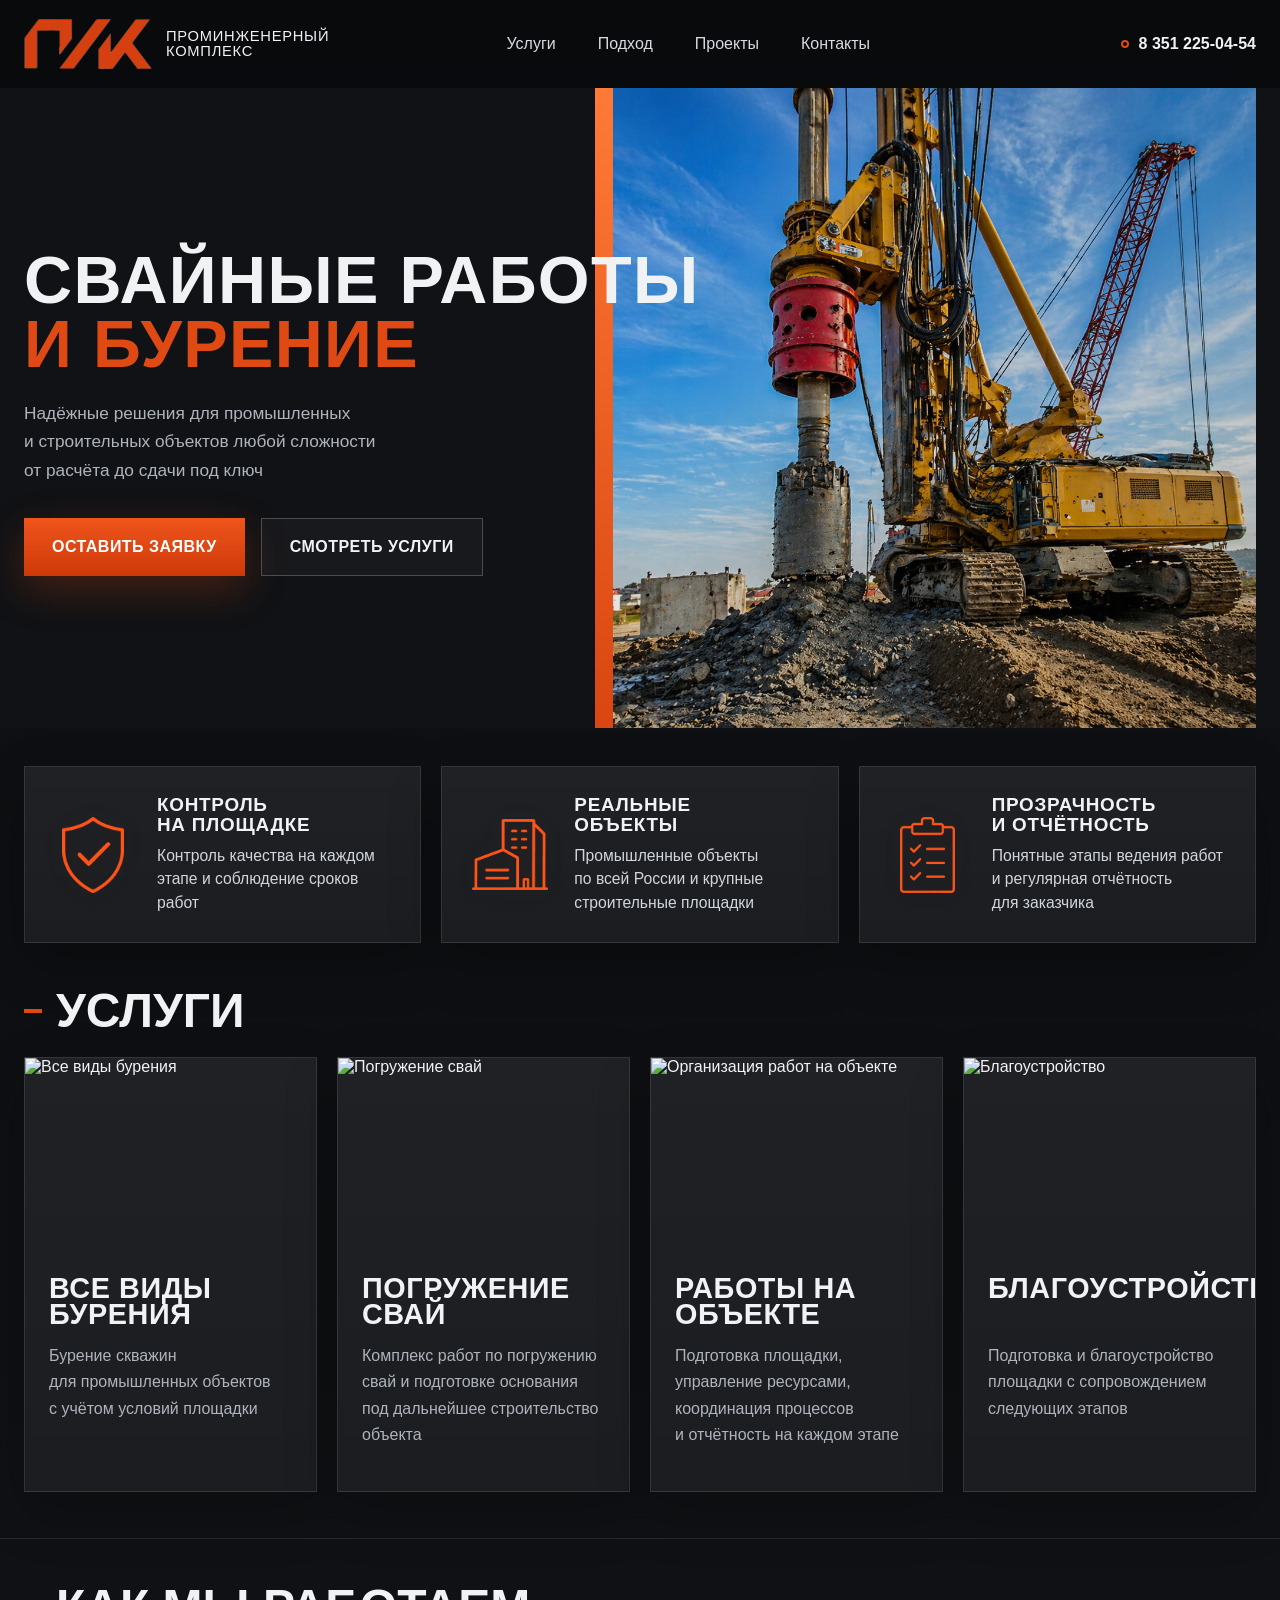
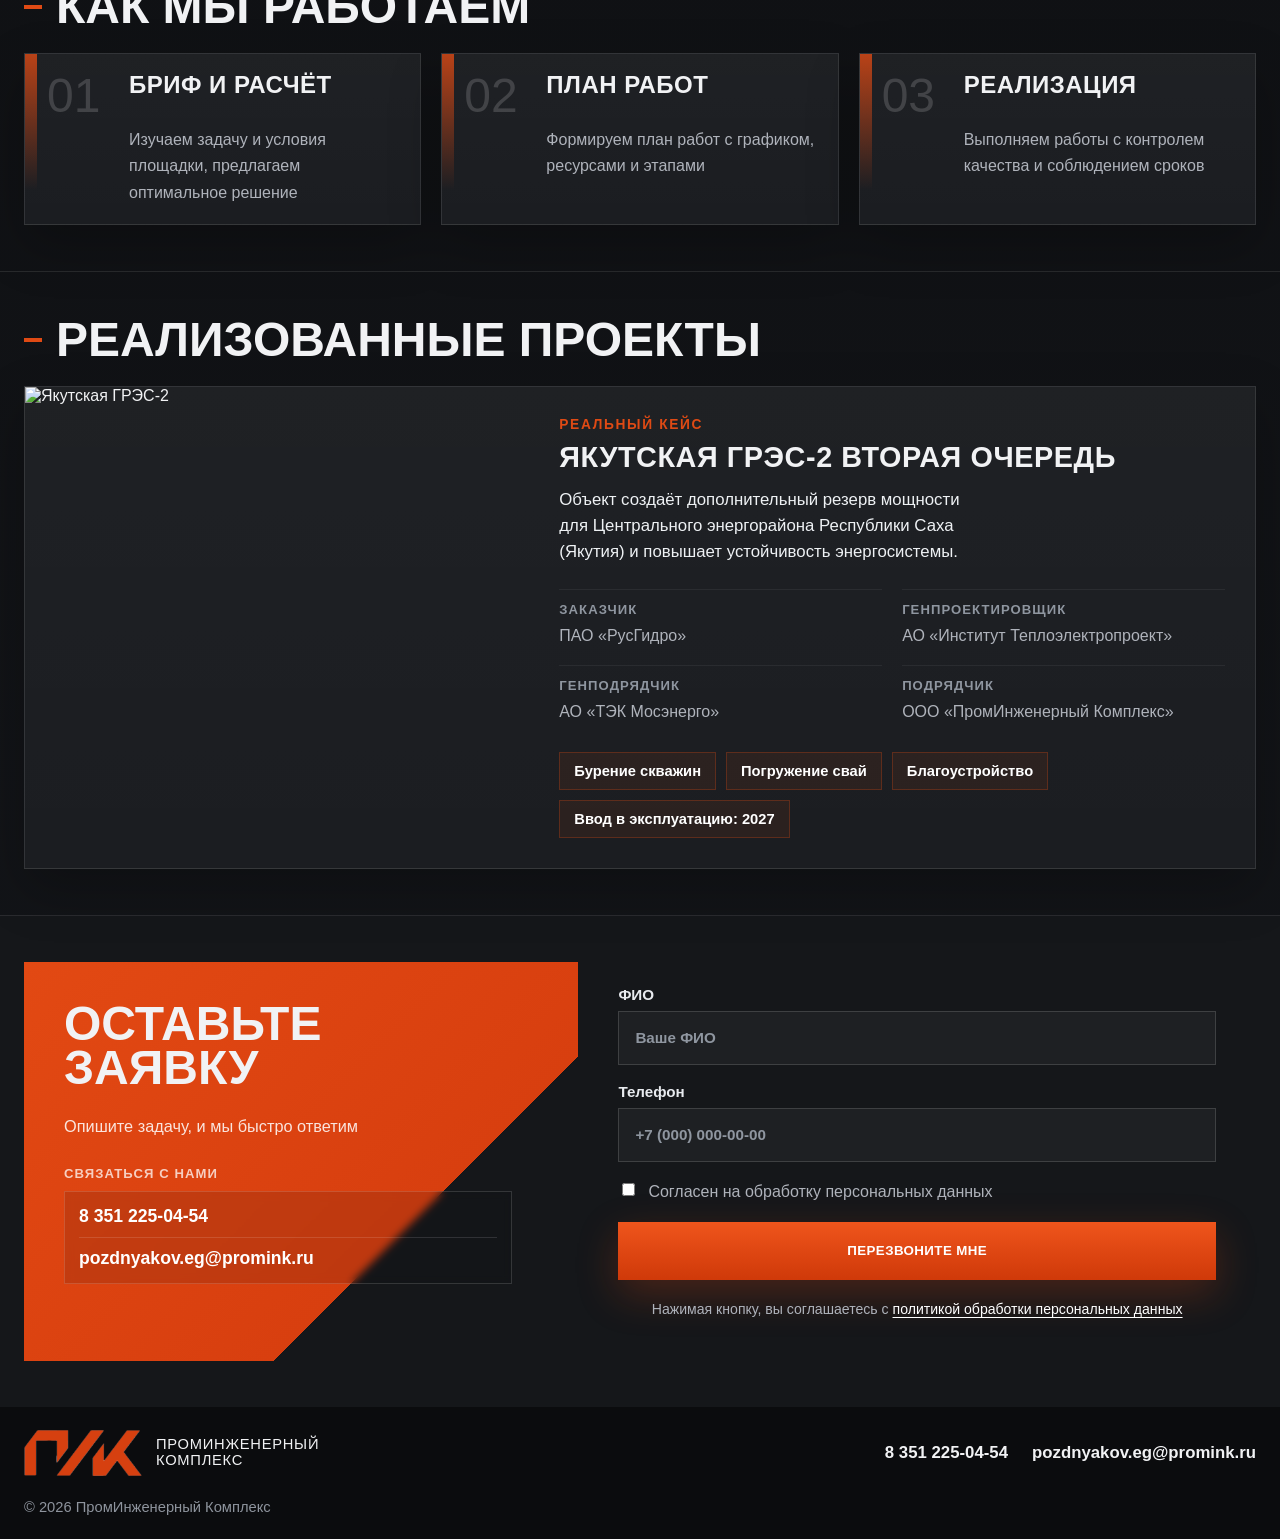
==== commit 47c1dd47: "Refine mobile layout and typography" ====
--- a/index.html
+++ b/index.html
@@ -44,9 +44,7 @@
             </h1>
 
             <p class="hero__lead">
-              Надёжные решения для промышленных<br>
-              и строительных объектов любой сложности<br>
-              От расчёта до сдачи под ключ
+              Надёжные решения для&nbsp;промышленных и&nbsp;строительных объектов любой сложности от&nbsp;расчёта до&nbsp;сдачи под&nbsp;ключ
             </p>
 
             <div class="hero__actions">
@@ -68,8 +66,8 @@
           <article class="feature-card">
             <span class="feature-card__icon feature-card__icon--shield" aria-hidden="true"></span>
             <div>
-              <h2>Контроль<br>на площадке</h2>
-              <p>Контроль качества на каждом этапе<br>и соблюдение сроков работ</p>
+              <h2>Контроль<br>на&nbsp;площадке</h2>
+              <p>Контроль качества на&nbsp;каждом этапе и&nbsp;соблюдение сроков работ</p>
             </div>
           </article>
 
@@ -77,15 +75,15 @@
             <span class="feature-card__icon feature-card__icon--buildings" aria-hidden="true"></span>
             <div>
               <h2>Реальные<br>объекты</h2>
-              <p>Промышленные объекты по всей России<br>и работа на крупных площадках</p>
+              <p>Промышленные объекты по&nbsp;всей России и&nbsp;крупные строительные площадки</p>
             </div>
           </article>
 
             <article class="feature-card">
               <span class="feature-card__icon feature-card__icon--report" aria-hidden="true"></span>
               <div>
-                <h2>Прозрачность<br>и отчётность</h2>
-                <p>Понятные этапы работ и отчётность<br>на каждом этапе для заказчика</p>
+                <h2>Прозрачность<br>и&nbsp;отчётность</h2>
+                <p>Понятные этапы ведения работ и&nbsp;регулярная отчётность для&nbsp;заказчика</p>
               </div>
             </article>
         </div>
@@ -103,7 +101,7 @@
               <img class="service-card__image" src="assets/images/source-client/1000062238.jpg" alt="Все виды бурения">
               <div class="service-card__body">
                 <h3>Все виды бурения</h3>
-                <p>Бурение скважин под промышленные и строительные задачи с учётом площадки и требований проекта</p>
+                <p>Бурение скважин для&nbsp;промышленных объектов с&nbsp;учётом условий площадки</p>
               </div>
             </article>
 
@@ -111,7 +109,7 @@
               <img class="service-card__image" src="assets/images/source-client/1000062242.jpg" alt="Погружение свай">
               <div class="service-card__body">
                 <h3>Погружение свай</h3>
-                <p>Комплекс работ по погружению свай и подготовке основания под дальнейшее строительство объекта</p>
+                <p>Комплекс работ по&nbsp;погружению свай и&nbsp;подготовке основания под&nbsp;дальнейшее строительство объекта</p>
               </div>
             </article>
 
@@ -119,7 +117,7 @@
               <img class="service-card__image" src="assets/images/source-client/1000062239.jpg" alt="Организация работ на объекте">
               <div class="service-card__body">
                 <h3>Работы на объекте</h3>
-                <p>Подготовка площадки, управление ресурсами, координация процессов и отчётность на каждом этапе</p>
+                <p>Подготовка площадки, управление ресурсами, координация процессов и&nbsp;отчётность на&nbsp;каждом этапе</p>
               </div>
             </article>
 
@@ -127,7 +125,7 @@
               <img class="service-card__image" src="assets/images/source-client/1000062241.jpg" alt="Благоустройство">
               <div class="service-card__body">
                 <h3>Благоустройство</h3>
-                <p>Подготовка территории, благоустройство площадки и сопровождение объекта на следующих этапах работ</p>
+                <p>Подготовка и&nbsp;благоустройство площадки с&nbsp;сопровождением следующих этапов</p>
               </div>
             </article>
           </div>
@@ -146,7 +144,7 @@
               <div class="process-card__number">01</div>
               <div class="process-card__body">
                 <h3>Бриф и расчёт</h3>
-                <p>Изучаем задачу и условия площадки<br>Предлагаем оптимальное решение</p>
+                <p>Изучаем задачу и&nbsp;условия площадки, предлагаем оптимальное решение</p>
               </div>
             </article>
 
@@ -154,7 +152,7 @@
               <div class="process-card__number">02</div>
               <div class="process-card__body">
                 <h3>План работ</h3>
-                <p>Составляем детальный план работ<br>Согласуем график, ресурсы и этапы</p>
+                <p>Формируем план работ с&nbsp;графиком, ресурсами и&nbsp;этапами</p>
               </div>
             </article>
 
@@ -162,7 +160,7 @@
               <div class="process-card__number">03</div>
               <div class="process-card__body">
                 <h3>Реализация</h3>
-                <p>Выполняем работы с контролем качества<br>и соблюдением согласованных сроков</p>
+                <p>Выполняем работы с&nbsp;контролем качества и&nbsp;соблюдением сроков</p>
               </div>
             </article>
           </div>
@@ -182,8 +180,7 @@
               <p class="case-card__eyebrow">Реальный кейс</p>
               <h3>Якутская ГРЭС-2 вторая очередь</h3>
               <p class="case-card__lead">
-                Объект создаёт дополнительный резерв мощности<br>
-                для Центрального энергорайона Республики Саха (Якутия)
+                Объект создаёт дополнительный резерв мощности для&nbsp;Центрального энергорайона Республики Саха (Якутия) и&nbsp;повышает устойчивость энергосистемы.
               </p>
 
               <dl class="case-card__meta">
@@ -224,11 +221,14 @@
               <h2>Оставьте заявку</h2>
             </div>
             <p class="contact-panel__lead">
-              Мы свяжемся с вами и обсудим задачу
+              Опишите задачу, и&nbsp;мы быстро ответим
             </p>
             <div class="contact-panel__items">
-              <a class="contact-panel__link contact-panel__link--phone" href="tel:+73512250454">8 351 225-04-54</a>
-              <a class="contact-panel__link contact-panel__link--mail" href="mailto:pozdnyakov.eg@promink.ru">pozdnyakov.eg@promink.ru</a>
+              <p class="contact-panel__caption">Связаться с&nbsp;нами</p>
+              <div class="contact-panel__stack">
+                <a class="contact-panel__link contact-panel__link--phone" href="tel:+73512250454">8 351 225-04-54</a>
+                <a class="contact-panel__link contact-panel__link--mail" href="mailto:pozdnyakov.eg@promink.ru">pozdnyakov.eg@promink.ru</a>
+              </div>
             </div>
           </div>
 
@@ -260,7 +260,7 @@
 
             <button class="button button--primary" type="submit">Перезвоните мне</button>
             <p class="callback-form__note">
-              Нажимая кнопку, вы принимаете условия<br><a href="privacy.html">политики обработки персональных данных</a>.
+              Нажимая кнопку, вы соглашаетесь с&nbsp;<a href="privacy.html">политикой обработки персональных данных</a>
             </p>
           </form>
         </div>
--- a/assets/css/styles.css
+++ b/assets/css/styles.css
@@ -643,15 +643,35 @@
 
 .contact-panel__items {
   display: grid;
-  gap: 12px;
+  gap: 10px;
   margin-top: 28px;
 }
 
+.contact-panel__caption {
+  margin: 0;
+  color: rgba(255, 255, 255, 0.74);
+  font-size: 0.82rem;
+  font-weight: 700;
+  letter-spacing: 0.08em;
+  text-transform: uppercase;
+}
+
+.contact-panel__stack {
+  display: grid;
+  gap: 10px;
+  width: min(100%, 28rem);
+  padding: 14px;
+  border: 1px solid rgba(255, 255, 255, 0.14);
+  background: rgba(10, 12, 16, 0.12);
+  backdrop-filter: blur(4px);
+}
+
 .contact-panel__link {
-  display: inline-flex;
+  display: flex;
   align-items: center;
   justify-content: flex-start;
   min-height: 0;
+  width: 100%;
   padding: 0;
   color: #fff;
   font-size: 1.1rem;
@@ -674,6 +694,11 @@
   content: none;
 }
 
+.contact-panel__stack .contact-panel__link + .contact-panel__link {
+  padding-top: 10px;
+  border-top: 1px solid rgba(255, 255, 255, 0.12);
+}
+
 .callback-form {
   display: grid;
   gap: 18px;
@@ -718,6 +743,7 @@
 .callback-form__note {
   margin: 0;
   font-size: 0.88rem;
+  text-align: center;
 }
 
 .callback-form__note a {
@@ -750,6 +776,7 @@
 .footer__contact {
   font-size: 1.05rem;
   font-weight: 700;
+  overflow-wrap: anywhere;
 }
 
 .footer__bottom {
@@ -886,6 +913,13 @@
     width: min(calc(100% - 28px), var(--container));
   }
 
+  .logo {
+    display: grid;
+    grid-template-columns: auto minmax(0, 1fr);
+    gap: 10px;
+    align-items: center;
+  }
+
   .logo__image,
   .logo--footer .logo__image {
     width: 104px;
@@ -898,14 +932,14 @@
 
   .header__phone {
     margin-left: auto;
-    font-size: 1.02rem;
+    font-size: 0.96rem;
   }
 
   .header__row {
     display: grid;
     grid-template-columns: minmax(0, 1fr) auto;
     align-items: center;
-    gap: 6px 10px;
+    gap: 4px 8px;
   }
 
   .logo {
@@ -916,7 +950,7 @@
     grid-column: 2;
     justify-self: end;
     margin-left: 0;
-    padding-left: 12px;
+    padding-left: 10px;
     line-height: 1;
   }
 
@@ -924,6 +958,7 @@
     grid-column: 1 / -1;
     gap: 16px;
     padding-top: 0;
+    font-size: 0.92rem;
   }
 
   h1 {
@@ -962,6 +997,14 @@
     line-height: 1.6;
   }
 
+  .hero__lead br,
+  .feature-card p br,
+  .process-card p br,
+  .case-card__lead br,
+  .callback-form__note br {
+    display: none;
+  }
+
   .hero__title-line {
     white-space: normal;
   }
@@ -993,27 +1036,28 @@
   }
 
   .feature-card {
-    grid-template-columns: 68px 1fr;
-    gap: 12px;
+    grid-template-columns: 56px minmax(0, 1fr);
+    gap: 14px;
     padding: 20px 18px;
   }
 
   .feature-card__icon {
-    width: 64px;
-    height: 64px;
+    width: 56px;
+    height: 56px;
   }
 
   .feature-card h2 {
     font-size: 1rem;
     line-height: 1.02;
     min-height: 0;
+    max-width: 12ch;
   }
 
   .feature-card p {
     margin-top: 6px;
-    max-width: none;
+    max-width: 28ch;
     font-size: 0.92rem;
-    line-height: 1.5;
+    line-height: 1.48;
   }
 
   .service-grid {
@@ -1048,25 +1092,27 @@
   }
 
   .process-card__body {
-    padding: 22px 16px 20px 68px;
+    padding: 20px 10px 18px 54px;
   }
 
   .process-card__number {
     left: 14px;
-    top: 16px;
-    font-size: 2.45rem;
+    top: 15px;
+    font-size: 2rem;
   }
 
   .process-card__body h3 {
     min-height: 0;
     font-size: 1.28rem;
+    max-width: none;
+    margin-right: 8px;
   }
 
   .process-card__body p {
-    margin-top: 10px;
+    margin-top: 8px;
     font-size: 0.95rem;
-    line-height: 1.55;
-    max-width: none;
+    line-height: 1.48;
+    max-width: 34ch;
   }
 
   .case-card__body {
@@ -1085,25 +1131,52 @@
 
   .contact-panel,
   .callback-form {
-    padding: 22px 16px;
+    padding: 20px 15px;
+  }
+
+  .contact-panel {
+    display: grid;
+    align-content: start;
+    background:
+      linear-gradient(135deg, #e24913 0%, #cf4413 74%, #15171a 74%, #15171a 100%);
+  }
+
+  .contact-panel h2 {
+    max-width: 7ch;
+    font-size: 1.82rem;
   }
 
   .contact-panel__lead {
-    max-width: none;
-    font-size: 0.98rem;
-    line-height: 1.55;
+    max-width: 36ch;
+    margin-top: 10px;
+    font-size: 0.92rem;
+    line-height: 1.34;
   }
 
   .contact-panel__items {
     gap: 10px;
-    margin-top: 22px;
+    margin-top: 12px;
+  }
+
+  .contact-panel__caption {
+    font-size: 0.76rem;
+  }
+
+  .contact-panel__stack {
+    gap: 8px;
+    width: min(100%, 24rem);
+    padding: 12px;
   }
 
   .contact-panel__link {
-    width: auto;
+    width: 100%;
     max-width: 100%;
     padding: 0;
-    font-size: 0.98rem;
+    border: none;
+    background: transparent;
+    font-size: 0.95rem;
+    line-height: 1.35;
+    overflow-wrap: anywhere;
   }
 
   .callback-form {
@@ -1132,7 +1205,7 @@
   }
 
   .header__phone {
-    font-size: 1.06rem;
+    font-size: 0.9rem;
     font-weight: 800;
   }
 
@@ -1141,12 +1214,119 @@
   }
 
   .footer {
-    padding-top: 24px;
+    padding-top: 26px;
     margin-top: 0;
     border-top: none;
+    box-shadow: none;
   }
 
   .footer__row {
-    padding-top: 8px;
-  }
-}
+    padding-top: 0;
+    border-top: none;
+    box-shadow: none;
+  }
+}
+
+@media (max-width: 480px) {
+  .header__row {
+    grid-template-columns: 1fr;
+    gap: 6px;
+    justify-items: start;
+    padding: 10px 0 8px;
+  }
+
+  .logo {
+    width: 100%;
+  }
+
+  .logo__image {
+    width: 96px;
+  }
+
+  .logo__text {
+    max-width: 9ch;
+    font-size: 0.74rem;
+    line-height: 1;
+  }
+
+  .header__phone {
+    grid-column: 1;
+    justify-self: end;
+    padding-left: 14px;
+    font-size: 0.82rem;
+    margin-top: -8px;
+  }
+
+  .nav {
+    gap: 14px;
+    font-size: 0.86rem;
+    padding: 0 0 1px;
+  }
+
+  .hero__content {
+    padding-top: 18px;
+  }
+
+  .hero__media {
+    min-height: 196px;
+  }
+
+  .contact-panel {
+    padding: 16px 13px 18px;
+    background:
+      linear-gradient(135deg, #e45a2a 0%, #d64915 79%, #15171a 79%, #15171a 100%);
+  }
+
+  .contact-panel h2 {
+    max-width: 6.4ch;
+    font-size: 1.62rem;
+    line-height: 0.9;
+  }
+
+  .contact-panel__lead {
+    max-width: none;
+    margin-top: 8px;
+    font-size: 0.9rem;
+    line-height: 1.32;
+  }
+
+  .contact-panel__items {
+    margin-top: 10px;
+  }
+
+  .contact-panel__stack {
+    width: 100%;
+    padding: 8px 10px;
+  }
+
+  .contact-panel__link {
+    font-size: 0.88rem;
+  }
+
+  .feature-card {
+    grid-template-columns: 60px minmax(0, 1fr);
+    gap: 10px;
+    align-items: center;
+  }
+
+  .feature-card__icon {
+    margin: 0;
+    left: 0;
+    width: 50px;
+    height: 50px;
+    justify-self: center;
+  }
+
+  .feature-card > div {
+    width: 100%;
+  }
+
+  .feature-card h2 {
+    max-width: 12ch;
+  }
+
+  .feature-card p {
+    font-size: 0.9rem;
+    max-width: 30ch;
+  }
+}
